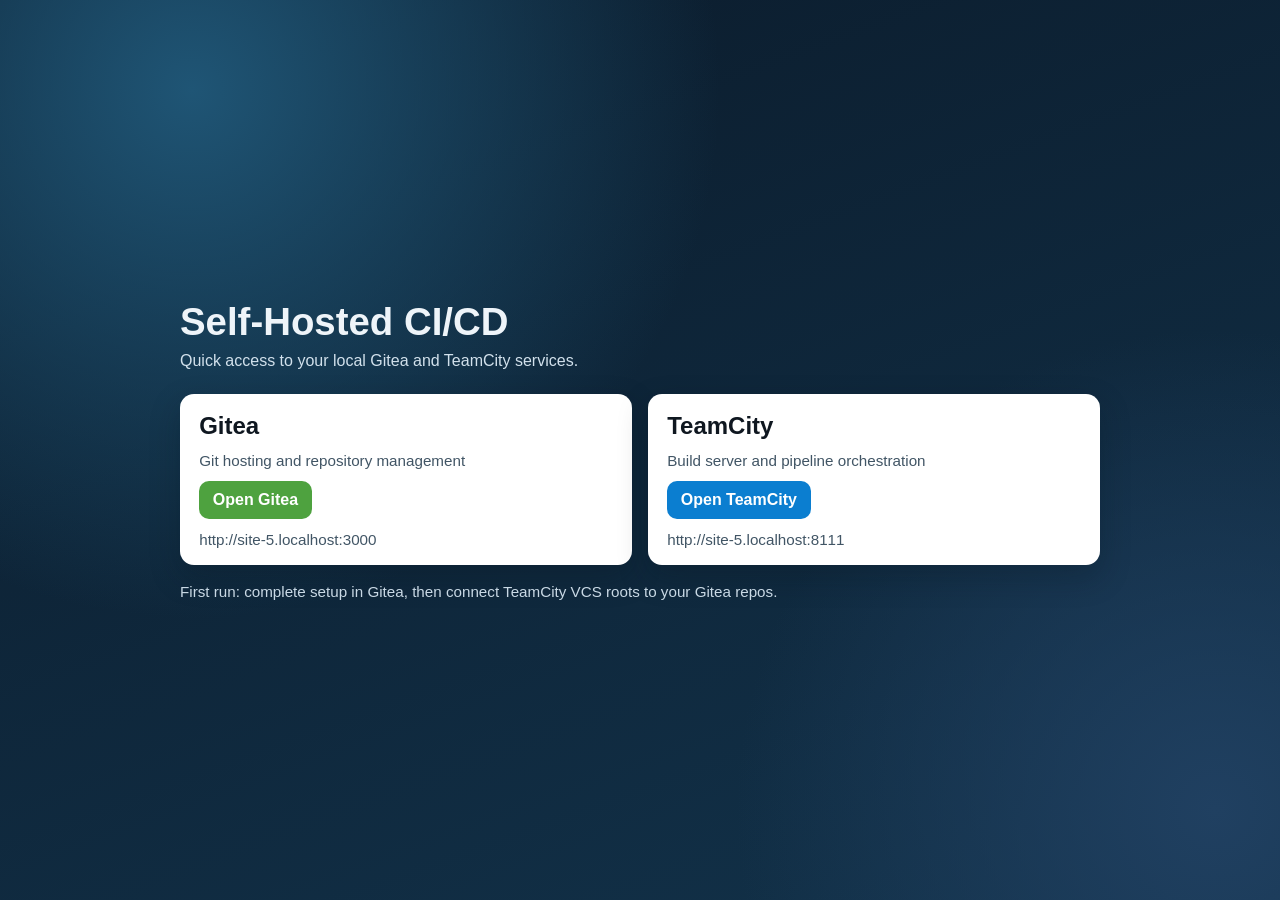
==== homepage/index.html @ 8e3abf61 "git-r-done" ====
<!doctype html>
<html lang="en">
  <head>
    <meta charset="UTF-8" />
    <meta name="viewport" content="width=device-width, initial-scale=1.0" />
    <title>Self-Hosted CI/CD</title>
    <style>
      :root {
        --bg: #0b1b2b;
        --bg-accent: #12324a;
        --card: #ffffff;
        --text: #0f1720;
        --muted: #415565;
        --gitea: #4ea23f;
        --teamcity: #0b7ed0;
      }

      * {
        box-sizing: border-box;
      }

      body {
        margin: 0;
        min-height: 100vh;
        font-family: "Avenir Next", "Segoe UI", sans-serif;
        background:
          radial-gradient(55rem 55rem at 15% 10%, #1f5575 0%, transparent 60%),
          radial-gradient(50rem 50rem at 95% 90%, #204061 0%, transparent 60%),
          linear-gradient(160deg, var(--bg) 0%, var(--bg-accent) 100%);
        color: #eef4f9;
        display: grid;
        place-items: center;
        padding: 1.5rem;
      }

      main {
        width: min(920px, 100%);
      }

      h1 {
        margin: 0 0 0.5rem;
        font-size: clamp(1.8rem, 3vw, 2.7rem);
      }

      p.lead {
        margin: 0 0 1.5rem;
        color: #d2e1ec;
      }

      .grid {
        display: grid;
        grid-template-columns: repeat(auto-fit, minmax(250px, 1fr));
        gap: 1rem;
      }

      .card {
        background: var(--card);
        border-radius: 14px;
        padding: 1.1rem 1.2rem;
        color: var(--text);
        box-shadow: 0 12px 30px rgba(8, 20, 31, 0.28);
        display: flex;
        flex-direction: column;
        gap: 0.75rem;
      }

      .card h2 {
        margin: 0;
      }

      .meta {
        color: var(--muted);
        font-size: 0.95rem;
        margin: 0;
      }

      a.btn {
        text-decoration: none;
        color: #fff;
        font-weight: 600;
        border-radius: 10px;
        padding: 0.62rem 0.85rem;
        width: fit-content;
      }

      a.gitea {
        background: var(--gitea);
      }

      a.teamcity {
        background: var(--teamcity);
      }

      footer {
        margin-top: 1.1rem;
        color: #c9d9e5;
        font-size: 0.95rem;
      }

      code {
        color: #e8f5ff;
      }
    </style>
  </head>
  <body>
    <main>
      <h1>Self-Hosted CI/CD</h1>
      <p class="lead">Quick access to your local Gitea and TeamCity services.</p>

      <div class="grid">
        <section class="card">
          <h2>Gitea</h2>
          <p class="meta">Git hosting and repository management</p>
          <a class="btn gitea" id="gitea-link" href="#">Open Gitea</a>
          <p class="meta" id="gitea-url"></p>
        </section>

        <section class="card">
          <h2>TeamCity</h2>
          <p class="meta">Build server and pipeline orchestration</p>
          <a class="btn teamcity" id="teamcity-link" href="#">Open TeamCity</a>
          <p class="meta" id="teamcity-url"></p>
        </section>
      </div>

      <footer>
        First run: complete setup in Gitea, then connect TeamCity VCS roots to your Gitea repos.
      </footer>
    </main>

    <script>
      const host = window.location.hostname;
      const gitea = `http://${host}:3000`;
      const teamcity = `http://${host}:8111`;

      const giteaLink = document.getElementById('gitea-link');
      const teamcityLink = document.getElementById('teamcity-link');
      const giteaUrl = document.getElementById('gitea-url');
      const teamcityUrl = document.getElementById('teamcity-url');

      giteaLink.href = gitea;
      teamcityLink.href = teamcity;
      giteaUrl.textContent = gitea;
      teamcityUrl.textContent = teamcity;
    </script>
  </body>
</html>
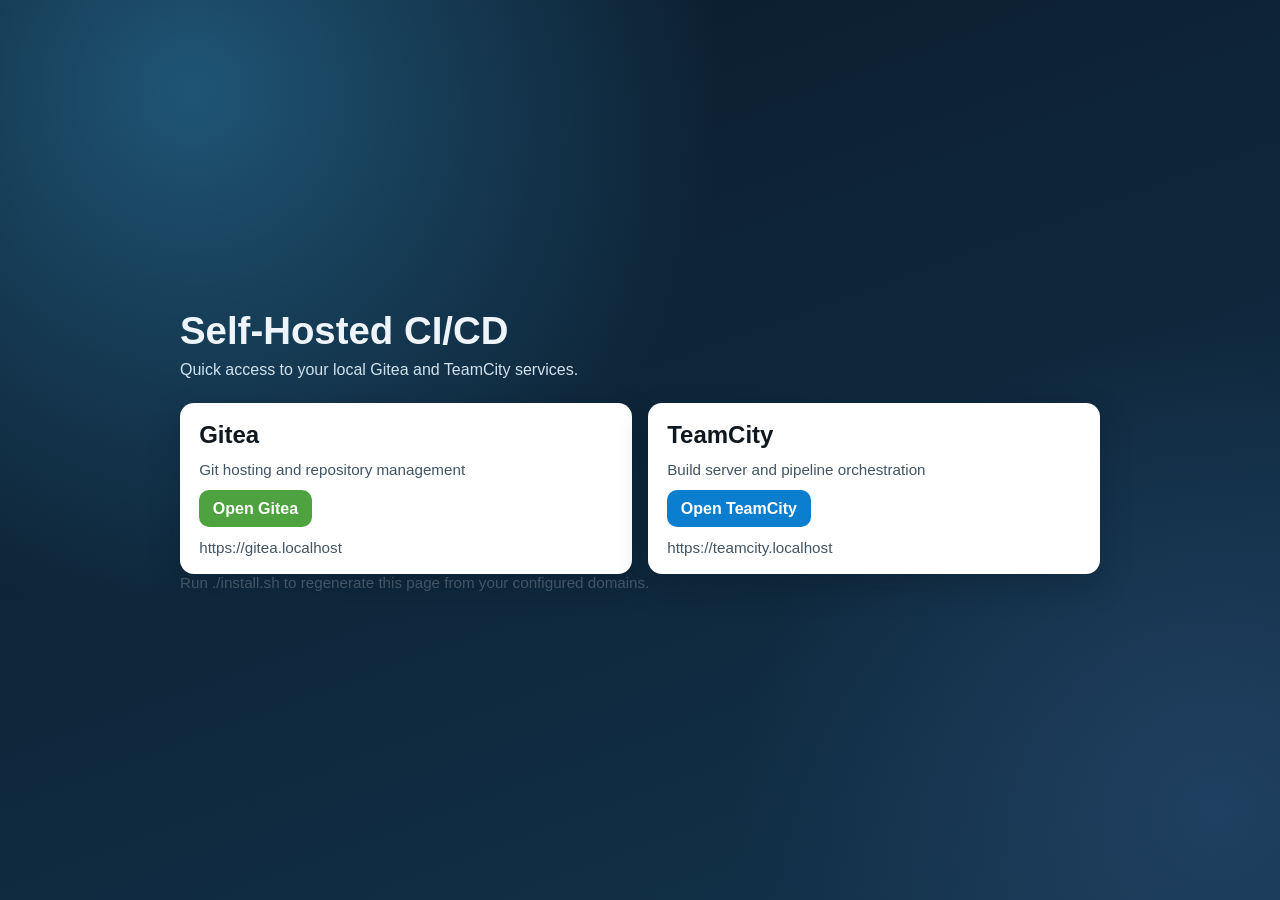
==== commit 8e331f49: "git-r-done" ====
--- a/homepage/index.html
+++ b/homepage/index.html
@@ -5,143 +5,40 @@
     <meta name="viewport" content="width=device-width, initial-scale=1.0" />
     <title>Self-Hosted CI/CD</title>
     <style>
-      :root {
-        --bg: #0b1b2b;
-        --bg-accent: #12324a;
-        --card: #ffffff;
-        --text: #0f1720;
-        --muted: #415565;
-        --gitea: #4ea23f;
-        --teamcity: #0b7ed0;
-      }
-
-      * {
-        box-sizing: border-box;
-      }
-
-      body {
-        margin: 0;
-        min-height: 100vh;
-        font-family: "Avenir Next", "Segoe UI", sans-serif;
-        background:
-          radial-gradient(55rem 55rem at 15% 10%, #1f5575 0%, transparent 60%),
-          radial-gradient(50rem 50rem at 95% 90%, #204061 0%, transparent 60%),
-          linear-gradient(160deg, var(--bg) 0%, var(--bg-accent) 100%);
-        color: #eef4f9;
-        display: grid;
-        place-items: center;
-        padding: 1.5rem;
-      }
-
-      main {
-        width: min(920px, 100%);
-      }
-
-      h1 {
-        margin: 0 0 0.5rem;
-        font-size: clamp(1.8rem, 3vw, 2.7rem);
-      }
-
-      p.lead {
-        margin: 0 0 1.5rem;
-        color: #d2e1ec;
-      }
-
-      .grid {
-        display: grid;
-        grid-template-columns: repeat(auto-fit, minmax(250px, 1fr));
-        gap: 1rem;
-      }
-
-      .card {
-        background: var(--card);
-        border-radius: 14px;
-        padding: 1.1rem 1.2rem;
-        color: var(--text);
-        box-shadow: 0 12px 30px rgba(8, 20, 31, 0.28);
-        display: flex;
-        flex-direction: column;
-        gap: 0.75rem;
-      }
-
-      .card h2 {
-        margin: 0;
-      }
-
-      .meta {
-        color: var(--muted);
-        font-size: 0.95rem;
-        margin: 0;
-      }
-
-      a.btn {
-        text-decoration: none;
-        color: #fff;
-        font-weight: 600;
-        border-radius: 10px;
-        padding: 0.62rem 0.85rem;
-        width: fit-content;
-      }
-
-      a.gitea {
-        background: var(--gitea);
-      }
-
-      a.teamcity {
-        background: var(--teamcity);
-      }
-
-      footer {
-        margin-top: 1.1rem;
-        color: #c9d9e5;
-        font-size: 0.95rem;
-      }
-
-      code {
-        color: #e8f5ff;
-      }
+      :root { --bg: #0b1b2b; --bg-accent: #12324a; --card: #ffffff; --text: #0f1720; --muted: #415565; --gitea: #4ea23f; --teamcity: #0b7ed0; }
+      * { box-sizing: border-box; }
+      body { margin: 0; min-height: 100vh; font-family: "Avenir Next", "Segoe UI", sans-serif; background: radial-gradient(55rem 55rem at 15% 10%, #1f5575 0%, transparent 60%), radial-gradient(50rem 50rem at 95% 90%, #204061 0%, transparent 60%), linear-gradient(160deg, var(--bg) 0%, var(--bg-accent) 100%); color: #eef4f9; display: grid; place-items: center; padding: 1.5rem; }
+      main { width: min(920px, 100%); }
+      h1 { margin: 0 0 0.5rem; font-size: clamp(1.8rem, 3vw, 2.7rem); }
+      p.lead { margin: 0 0 1.5rem; color: #d2e1ec; }
+      .grid { display: grid; grid-template-columns: repeat(auto-fit, minmax(250px, 1fr)); gap: 1rem; }
+      .card { background: var(--card); border-radius: 14px; padding: 1.1rem 1.2rem; color: var(--text); box-shadow: 0 12px 30px rgba(8, 20, 31, 0.28); display: flex; flex-direction: column; gap: 0.75rem; }
+      .card h2 { margin: 0; }
+      .meta { color: var(--muted); font-size: 0.95rem; margin: 0; }
+      a.btn { text-decoration: none; color: #fff; font-weight: 600; border-radius: 10px; padding: 0.62rem 0.85rem; width: fit-content; }
+      a.gitea { background: var(--gitea); }
+      a.teamcity { background: var(--teamcity); }
     </style>
   </head>
   <body>
     <main>
       <h1>Self-Hosted CI/CD</h1>
       <p class="lead">Quick access to your local Gitea and TeamCity services.</p>
-
       <div class="grid">
         <section class="card">
           <h2>Gitea</h2>
           <p class="meta">Git hosting and repository management</p>
-          <a class="btn gitea" id="gitea-link" href="#">Open Gitea</a>
-          <p class="meta" id="gitea-url"></p>
+          <a class="btn gitea" href="https://gitea.localhost">Open Gitea</a>
+          <p class="meta">https://gitea.localhost</p>
         </section>
-
         <section class="card">
           <h2>TeamCity</h2>
           <p class="meta">Build server and pipeline orchestration</p>
-          <a class="btn teamcity" id="teamcity-link" href="#">Open TeamCity</a>
-          <p class="meta" id="teamcity-url"></p>
+          <a class="btn teamcity" href="https://teamcity.localhost">Open TeamCity</a>
+          <p class="meta">https://teamcity.localhost</p>
         </section>
       </div>
-
-      <footer>
-        First run: complete setup in Gitea, then connect TeamCity VCS roots to your Gitea repos.
-      </footer>
+      <p class="meta">Run ./install.sh to regenerate this page from your configured domains.</p>
     </main>
-
-    <script>
-      const host = window.location.hostname;
-      const gitea = `http://${host}:3000`;
-      const teamcity = `http://${host}:8111`;
-
-      const giteaLink = document.getElementById('gitea-link');
-      const teamcityLink = document.getElementById('teamcity-link');
-      const giteaUrl = document.getElementById('gitea-url');
-      const teamcityUrl = document.getElementById('teamcity-url');
-
-      giteaLink.href = gitea;
-      teamcityLink.href = teamcity;
-      giteaUrl.textContent = gitea;
-      teamcityUrl.textContent = teamcity;
-    </script>
   </body>
 </html>
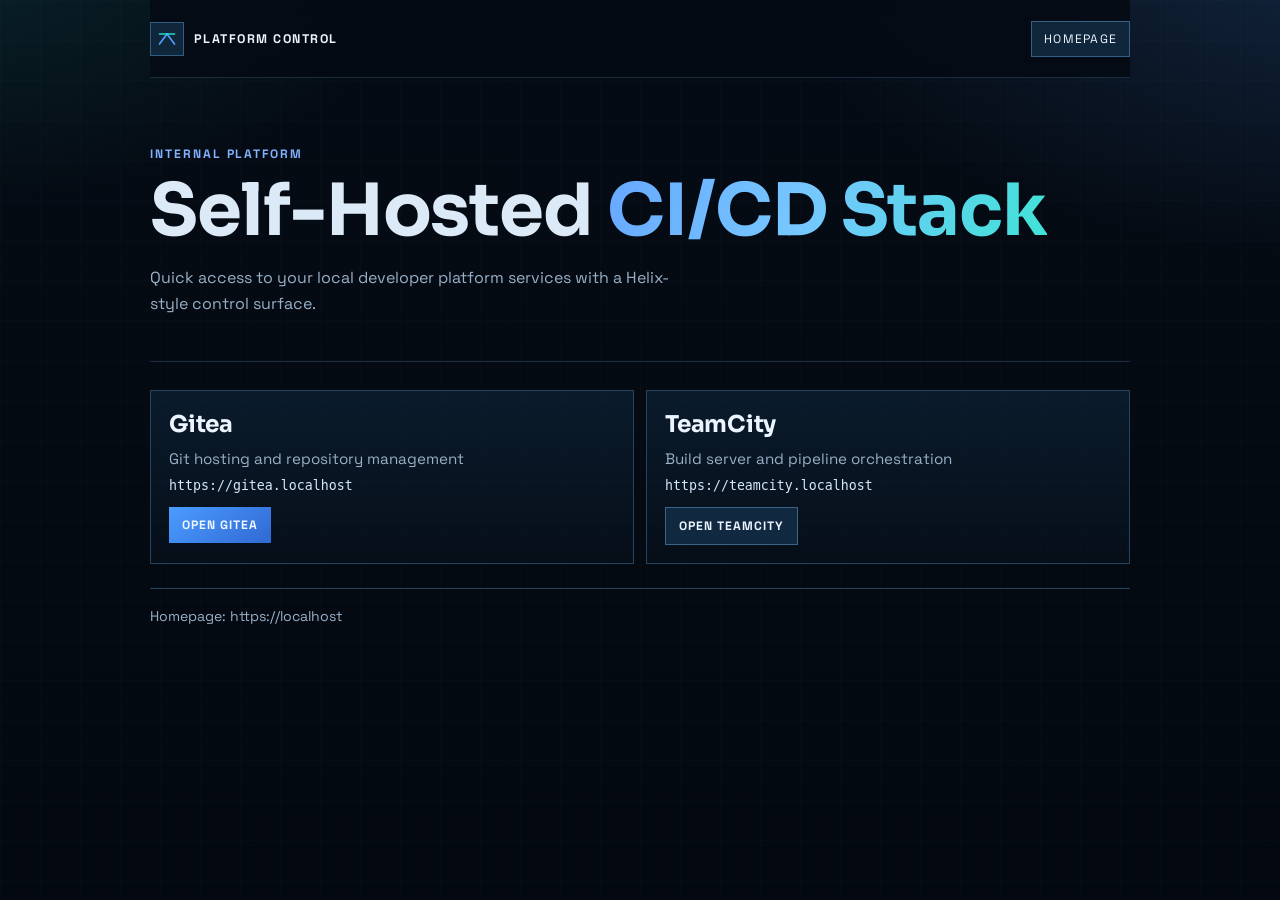
==== commit 8aef7890: "git-r-done" ====
--- a/homepage/index.html
+++ b/homepage/index.html
@@ -4,41 +4,301 @@
     <meta charset="UTF-8" />
     <meta name="viewport" content="width=device-width, initial-scale=1.0" />
     <title>Self-Hosted CI/CD</title>
+    <link rel="preconnect" href="https://fonts.googleapis.com" />
+    <link rel="preconnect" href="https://fonts.gstatic.com" crossorigin />
+    <link
+      href="https://fonts.googleapis.com/css2?family=Space+Grotesk:wght@400;500;700&family=Sora:wght@500;700&display=swap"
+      rel="stylesheet"
+    />
     <style>
-      :root { --bg: #0b1b2b; --bg-accent: #12324a; --card: #ffffff; --text: #0f1720; --muted: #415565; --gitea: #4ea23f; --teamcity: #0b7ed0; }
-      * { box-sizing: border-box; }
-      body { margin: 0; min-height: 100vh; font-family: "Avenir Next", "Segoe UI", sans-serif; background: radial-gradient(55rem 55rem at 15% 10%, #1f5575 0%, transparent 60%), radial-gradient(50rem 50rem at 95% 90%, #204061 0%, transparent 60%), linear-gradient(160deg, var(--bg) 0%, var(--bg-accent) 100%); color: #eef4f9; display: grid; place-items: center; padding: 1.5rem; }
-      main { width: min(920px, 100%); }
-      h1 { margin: 0 0 0.5rem; font-size: clamp(1.8rem, 3vw, 2.7rem); }
-      p.lead { margin: 0 0 1.5rem; color: #d2e1ec; }
-      .grid { display: grid; grid-template-columns: repeat(auto-fit, minmax(250px, 1fr)); gap: 1rem; }
-      .card { background: var(--card); border-radius: 14px; padding: 1.1rem 1.2rem; color: var(--text); box-shadow: 0 12px 30px rgba(8, 20, 31, 0.28); display: flex; flex-direction: column; gap: 0.75rem; }
-      .card h2 { margin: 0; }
-      .meta { color: var(--muted); font-size: 0.95rem; margin: 0; }
-      a.btn { text-decoration: none; color: #fff; font-weight: 600; border-radius: 10px; padding: 0.62rem 0.85rem; width: fit-content; }
-      a.gitea { background: var(--gitea); }
-      a.teamcity { background: var(--teamcity); }
+      :root {
+        --bg: #050b14;
+        --bg-soft: #081423;
+        --ink: #ecf4ff;
+        --muted: #9ab0c6;
+        --line: #24445f;
+        --blue: #4e9dff;
+        --teal: #29d7ca;
+        --font-display: "Sora", sans-serif;
+        --font-body: "Space Grotesk", sans-serif;
+      }
+
+      * {
+        box-sizing: border-box;
+      }
+
+      html,
+      body {
+        margin: 0;
+        padding: 0;
+      }
+
+      body {
+        font-family: var(--font-body);
+        min-height: 100vh;
+        color: var(--ink);
+        background:
+          radial-gradient(1100px 560px at 110% -8%, rgba(78, 157, 255, 0.2), transparent 60%),
+          radial-gradient(900px 420px at -8% -5%, rgba(41, 215, 202, 0.12), transparent 60%),
+          linear-gradient(180deg, var(--bg) 0%, #040911 100%);
+      }
+
+      body::before {
+        content: "";
+        position: fixed;
+        inset: 0;
+        z-index: 0;
+        pointer-events: none;
+        opacity: 0.15;
+        background-image:
+          linear-gradient(to right, rgba(149, 185, 221, 0.15) 1px, transparent 1px),
+          linear-gradient(to bottom, rgba(149, 185, 221, 0.15) 1px, transparent 1px);
+        background-size: 40px 40px;
+      }
+
+      .wrap {
+        width: min(980px, calc(100% - 44px));
+        margin: 0 auto;
+        position: relative;
+        z-index: 1;
+      }
+
+      .topbar {
+        height: 78px;
+        display: flex;
+        align-items: center;
+        justify-content: space-between;
+        border-bottom: 1px solid rgba(54, 90, 120, 0.45);
+        position: sticky;
+        top: 0;
+        backdrop-filter: blur(8px);
+        background: rgba(5, 11, 20, 0.88);
+      }
+
+      .brand {
+        color: var(--ink);
+        text-decoration: none;
+        display: inline-flex;
+        align-items: center;
+        gap: 10px;
+        font-size: 0.78rem;
+        text-transform: uppercase;
+        letter-spacing: 0.12em;
+        font-weight: 700;
+      }
+
+      .logo {
+        width: 34px;
+        height: 34px;
+        border: 1px solid #335c81;
+        background: #10263b;
+        display: grid;
+        place-items: center;
+      }
+
+      .logo svg {
+        width: 20px;
+        height: 20px;
+        fill: none;
+        stroke-linecap: round;
+        stroke-linejoin: round;
+      }
+
+      .logo .a {
+        stroke: var(--blue);
+        stroke-width: 2;
+      }
+
+      .logo .b {
+        stroke: var(--teal);
+        stroke-width: 2;
+      }
+
+      .top-link {
+        color: var(--ink);
+        text-decoration: none;
+        font-size: 0.76rem;
+        text-transform: uppercase;
+        letter-spacing: 0.1em;
+        border: 1px solid #355f85;
+        background: #10263b;
+        padding: 9px 12px;
+      }
+
+      .hero {
+        padding: 68px 0 44px;
+        border-bottom: 1px solid rgba(48, 79, 107, 0.5);
+      }
+
+      .eyebrow {
+        margin: 0 0 12px;
+        color: #80b2ff;
+        font-size: 0.76rem;
+        text-transform: uppercase;
+        letter-spacing: 0.16em;
+        font-weight: 700;
+      }
+
+      h1 {
+        margin: 0;
+        font-family: var(--font-display);
+        font-size: clamp(2rem, 5.8vw, 4.5rem);
+        line-height: 1.04;
+        letter-spacing: -0.015em;
+        text-wrap: balance;
+      }
+
+      .hero-title-soft {
+        color: #dce9f7;
+      }
+
+      .hero-title-accent {
+        background: linear-gradient(110deg, #67a8ff 0%, #76c7ff 45%, #3fe3d6 100%);
+        -webkit-background-clip: text;
+        background-clip: text;
+        color: transparent;
+      }
+
+      .lead {
+        margin: 16px 0 0;
+        color: var(--muted);
+        font-size: 1rem;
+        line-height: 1.62;
+        max-width: 54ch;
+      }
+
+      .services {
+        margin: 28px 0 24px;
+        display: grid;
+        grid-template-columns: repeat(auto-fit, minmax(260px, 1fr));
+        gap: 12px;
+      }
+
+      .card {
+        border: 1px solid var(--line);
+        background: linear-gradient(180deg, rgba(16, 41, 64, 0.56), rgba(9, 21, 33, 0.45));
+        padding: 18px;
+        display: flex;
+        flex-direction: column;
+        gap: 10px;
+      }
+
+      .card h2 {
+        margin: 0;
+        font-family: var(--font-display);
+        font-size: 1.45rem;
+        letter-spacing: -0.01em;
+      }
+
+      .meta {
+        margin: 0;
+        color: var(--muted);
+        font-size: 0.95rem;
+      }
+
+      .url {
+        margin: 0;
+        color: #d5e9fb;
+        font-family: ui-monospace, SFMono-Regular, Menlo, monospace;
+        font-size: 0.83rem;
+      }
+
+      .actions {
+        margin-top: 4px;
+        display: flex;
+        gap: 10px;
+        flex-wrap: wrap;
+      }
+
+      .btn {
+        text-decoration: none;
+        text-transform: uppercase;
+        letter-spacing: 0.08em;
+        font-size: 0.76rem;
+        font-weight: 700;
+        padding: 10px 13px;
+        transition: transform 140ms ease;
+      }
+
+      .btn:hover {
+        transform: translateY(-2px);
+      }
+
+      .btn.primary {
+        color: #eef7ff;
+        background: linear-gradient(140deg, #4b9cff, #3069d3);
+      }
+
+      .btn.secondary {
+        color: var(--ink);
+        border: 1px solid #3c648a;
+        background: #112940;
+      }
+
+      footer {
+        border-top: 1px solid var(--line);
+        padding: 18px 0 28px;
+        color: var(--muted);
+        font-size: 0.88rem;
+      }
+
+      @media (max-width: 640px) {
+        .topbar {
+          height: 70px;
+        }
+
+        .brand span {
+          display: none;
+        }
+      }
     </style>
   </head>
   <body>
-    <main>
-      <h1>Self-Hosted CI/CD</h1>
-      <p class="lead">Quick access to your local Gitea and TeamCity services.</p>
-      <div class="grid">
-        <section class="card">
+    <div class="wrap">
+      <header class="topbar">
+        <a class="brand" href="https://localhost">
+          <span class="logo" aria-hidden="true">
+            <svg viewBox="0 0 24 24">
+              <path class="a" d="M3 18L12 6l9 12" />
+              <path class="b" d="M3 6h18" />
+            </svg>
+          </span>
+          <span>Platform Control</span>
+        </a>
+        <a class="top-link" href="https://localhost">Homepage</a>
+      </header>
+
+      <main class="hero">
+        <p class="eyebrow">Internal Platform</p>
+        <h1>
+          <span class="hero-title-soft">Self-Hosted</span>
+          <span class="hero-title-accent">CI/CD Stack</span>
+        </h1>
+        <p class="lead">
+          Quick access to your local developer platform services with a Helix-style control surface.
+        </p>
+      </main>
+
+      <section class="services" aria-label="Services">
+        <article class="card">
           <h2>Gitea</h2>
           <p class="meta">Git hosting and repository management</p>
-          <a class="btn gitea" href="https://gitea.localhost">Open Gitea</a>
-          <p class="meta">https://gitea.localhost</p>
-        </section>
-        <section class="card">
+          <p class="url">https://gitea.localhost</p>
+          <div class="actions">
+            <a class="btn primary" href="https://gitea.localhost">Open Gitea</a>
+          </div>
+        </article>
+        <article class="card">
           <h2>TeamCity</h2>
           <p class="meta">Build server and pipeline orchestration</p>
-          <a class="btn teamcity" href="https://teamcity.localhost">Open TeamCity</a>
-          <p class="meta">https://teamcity.localhost</p>
-        </section>
-      </div>
-      <p class="meta">Run ./install.sh to regenerate this page from your configured domains.</p>
-    </main>
+          <p class="url">https://teamcity.localhost</p>
+          <div class="actions">
+            <a class="btn secondary" href="https://teamcity.localhost">Open TeamCity</a>
+          </div>
+        </article>
+      </section>
+
+      <footer>Homepage: https://localhost</footer>
+    </div>
   </body>
 </html>
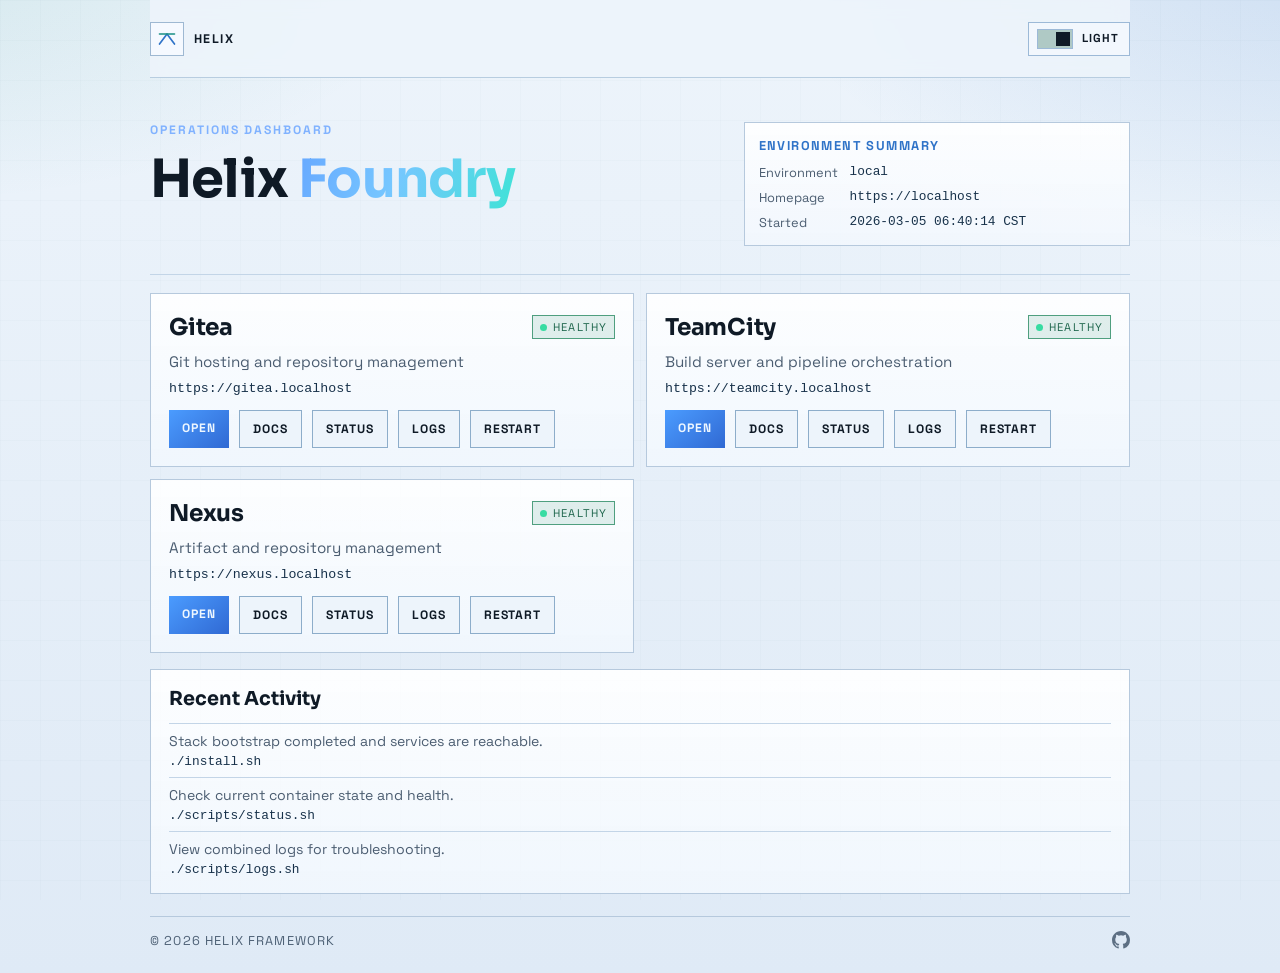
==== commit aea0a122: "git-r-done" ====
--- a/homepage/index.html
+++ b/homepage/index.html
@@ -13,14 +13,64 @@
     <style>
       :root {
         --bg: #050b14;
-        --bg-soft: #081423;
+        --bg-end: #040911;
+        --bg-glow-1: rgba(78, 157, 255, 0.2);
+        --bg-glow-2: rgba(41, 215, 202, 0.12);
+        --grid-line: rgba(149, 185, 221, 0.15);
         --ink: #ecf4ff;
         --muted: #9ab0c6;
         --line: #24445f;
         --blue: #4e9dff;
         --teal: #29d7ca;
+        --topbar-bg: rgba(5, 11, 20, 0.88);
+        --topbar-border: rgba(54, 90, 120, 0.45);
+        --panel-bg: linear-gradient(180deg, rgba(16, 41, 64, 0.56), rgba(9, 21, 33, 0.45));
+        --logo-bg: #10263b;
+        --logo-border: #335c81;
+        --control-bg: #10263b;
+        --control-border: #355f85;
+        --section-border: rgba(48, 79, 107, 0.5);
+        --accent-soft: #8cbcff;
+        --code: #d5e9fb;
+        --subtle-line: #2d506f;
+        --footer-ink: #89a4bf;
+        --badge-ok-text: #b9efd9;
+        --badge-ok-border: #2f7a5e;
+        --badge-ok-bg: rgba(34, 103, 78, 0.3);
+        --btn-secondary-bg: #112940;
+        --btn-secondary-border: #3c648a;
         --font-display: "Sora", sans-serif;
         --font-body: "Space Grotesk", sans-serif;
+      }
+
+      [data-theme="light"] {
+        --bg: #edf4fb;
+        --bg-end: #dfeaf6;
+        --bg-glow-1: rgba(47, 115, 200, 0.2);
+        --bg-glow-2: rgba(25, 143, 132, 0.12);
+        --grid-line: rgba(72, 102, 132, 0.14);
+        --ink: #0f1a26;
+        --muted: #4b5d71;
+        --line: #b6c9dd;
+        --blue: #2f73c8;
+        --teal: #198f84;
+        --topbar-bg: rgba(237, 244, 251, 0.88);
+        --topbar-border: #b8cde0;
+        --panel-bg: linear-gradient(180deg, rgba(255, 255, 255, 0.9), rgba(241, 247, 253, 0.92));
+        --logo-bg: #f5f9ff;
+        --logo-border: #9eb8d2;
+        --control-bg: #f2f7fd;
+        --control-border: #9cb9d7;
+        --section-border: #c3d5e7;
+        --accent-soft: #2f73c8;
+        --code: #17314a;
+        --subtle-line: #c3d5e7;
+        --footer-ink: #4f6277;
+        --badge-ok-text: #1f674e;
+        --badge-ok-border: #4f9f7f;
+        --badge-ok-bg: rgba(29, 133, 97, 0.12);
+        --btn-secondary-bg: #edf4fb;
+        --btn-secondary-border: #8dadca;
       }
 
       * {
@@ -38,9 +88,9 @@
         min-height: 100vh;
         color: var(--ink);
         background:
-          radial-gradient(1100px 560px at 110% -8%, rgba(78, 157, 255, 0.2), transparent 60%),
-          radial-gradient(900px 420px at -8% -5%, rgba(41, 215, 202, 0.12), transparent 60%),
-          linear-gradient(180deg, var(--bg) 0%, #040911 100%);
+          radial-gradient(1100px 560px at 110% -8%, var(--bg-glow-1), transparent 60%),
+          radial-gradient(900px 420px at -8% -5%, var(--bg-glow-2), transparent 60%),
+          linear-gradient(180deg, var(--bg) 0%, var(--bg-end) 100%);
       }
 
       body::before {
@@ -51,8 +101,8 @@
         pointer-events: none;
         opacity: 0.15;
         background-image:
-          linear-gradient(to right, rgba(149, 185, 221, 0.15) 1px, transparent 1px),
-          linear-gradient(to bottom, rgba(149, 185, 221, 0.15) 1px, transparent 1px);
+          linear-gradient(to right, var(--grid-line) 1px, transparent 1px),
+          linear-gradient(to bottom, var(--grid-line) 1px, transparent 1px);
         background-size: 40px 40px;
       }
 
@@ -68,11 +118,11 @@
         display: flex;
         align-items: center;
         justify-content: space-between;
-        border-bottom: 1px solid rgba(54, 90, 120, 0.45);
+        border-bottom: 1px solid var(--topbar-border);
         position: sticky;
         top: 0;
         backdrop-filter: blur(8px);
-        background: rgba(5, 11, 20, 0.88);
+        background: var(--topbar-bg);
       }
 
       .brand {
@@ -90,10 +140,16 @@
       .logo {
         width: 34px;
         height: 34px;
-        border: 1px solid #335c81;
-        background: #10263b;
+        border: 1px solid var(--logo-border);
+        background: var(--logo-bg);
         display: grid;
         place-items: center;
+      }
+
+      .top-actions {
+        display: inline-flex;
+        align-items: center;
+        gap: 8px;
       }
 
       .logo svg {
@@ -120,14 +176,64 @@
         font-size: 0.76rem;
         text-transform: uppercase;
         letter-spacing: 0.1em;
-        border: 1px solid #355f85;
-        background: #10263b;
+        border: 1px solid var(--control-border);
+        background: var(--control-bg);
         padding: 9px 12px;
       }
 
+      .theme-toggle {
+        color: var(--ink);
+        border: 1px solid var(--control-border);
+        background: var(--control-bg);
+        font: 700 0.72rem var(--font-body);
+        text-transform: uppercase;
+        letter-spacing: 0.08em;
+        padding: 6px 10px 6px 8px;
+        min-width: 102px;
+        display: inline-flex;
+        align-items: center;
+        justify-content: space-between;
+        gap: 8px;
+        cursor: pointer;
+      }
+
+      .switch-track {
+        width: 36px;
+        height: 20px;
+        border: 1px solid var(--control-border);
+        background: rgba(0, 0, 0, 0.15);
+        display: inline-flex;
+        align-items: center;
+        padding: 2px;
+        transition: background 160ms ease;
+      }
+
+      .switch-thumb {
+        width: 14px;
+        height: 14px;
+        background: var(--ink);
+        transition: transform 160ms ease;
+      }
+
+      .theme-toggle[data-theme="light"] .switch-track {
+        background: rgba(34, 103, 78, 0.32);
+      }
+
+      .theme-toggle[data-theme="light"] .switch-thumb {
+        transform: translateX(16px);
+      }
+
+      .switch-label {
+        line-height: 1;
+      }
+
       .hero {
-        padding: 68px 0 44px;
-        border-bottom: 1px solid rgba(48, 79, 107, 0.5);
+        padding: 44px 0 28px;
+        border-bottom: 1px solid var(--section-border);
+        display: grid;
+        grid-template-columns: 1.2fr 0.8fr;
+        gap: 14px;
+        align-items: start;
       }
 
       .eyebrow {
@@ -142,17 +248,13 @@
       h1 {
         margin: 0;
         font-family: var(--font-display);
-        font-size: clamp(2rem, 5.8vw, 4.5rem);
-        line-height: 1.04;
+        font-size: clamp(2rem, 5vw, 3.3rem);
+        line-height: 1.1;
         letter-spacing: -0.015em;
         text-wrap: balance;
       }
 
-      .hero-title-soft {
-        color: #dce9f7;
-      }
-
-      .hero-title-accent {
+      .title-accent {
         background: linear-gradient(110deg, #67a8ff 0%, #76c7ff 45%, #3fe3d6 100%);
         -webkit-background-clip: text;
         background-clip: text;
@@ -160,23 +262,84 @@
       }
 
       .lead {
-        margin: 16px 0 0;
+        margin: 12px 0 0;
         color: var(--muted);
-        font-size: 1rem;
-        line-height: 1.62;
+        font-size: 0.95rem;
+        line-height: 1.55;
         max-width: 54ch;
       }
 
+      .hero-panel {
+        border: 1px solid var(--line);
+        background: var(--panel-bg);
+        padding: 14px;
+      }
+
+      .hero-panel h2 {
+        margin: 0 0 10px;
+        font-size: 0.8rem;
+        text-transform: uppercase;
+        letter-spacing: 0.11em;
+        color: var(--accent-soft);
+      }
+
+      .kv {
+        display: grid;
+        grid-template-columns: auto 1fr;
+        gap: 8px 12px;
+        margin: 0;
+      }
+
+      .kv dt {
+        color: var(--muted);
+        font-size: 0.8rem;
+      }
+
+      .kv dd {
+        margin: 0;
+        color: var(--code);
+        font-family: ui-monospace, SFMono-Regular, Menlo, monospace;
+        font-size: 0.8rem;
+      }
+
+      .badge {
+        display: inline-flex;
+        align-items: center;
+        gap: 6px;
+        font-size: 0.7rem;
+        text-transform: uppercase;
+        letter-spacing: 0.1em;
+        border: 1px solid var(--control-border);
+        padding: 4px 7px;
+      }
+
+      .badge::before {
+        content: "";
+        width: 7px;
+        height: 7px;
+        border-radius: 50%;
+      }
+
+      .badge.ok {
+        color: var(--badge-ok-text);
+        border-color: var(--badge-ok-border);
+        background: var(--badge-ok-bg);
+      }
+
+      .badge.ok::before {
+        background: #37dca2;
+      }
+
       .services {
-        margin: 28px 0 24px;
+        margin: 18px 0 16px;
         display: grid;
-        grid-template-columns: repeat(auto-fit, minmax(260px, 1fr));
+        grid-template-columns: repeat(2, minmax(0, 1fr));
         gap: 12px;
       }
 
       .card {
         border: 1px solid var(--line);
-        background: linear-gradient(180deg, rgba(16, 41, 64, 0.56), rgba(9, 21, 33, 0.45));
+        background: var(--panel-bg);
         padding: 18px;
         display: flex;
         flex-direction: column;
@@ -190,6 +353,13 @@
         letter-spacing: -0.01em;
       }
 
+      .card-head {
+        display: flex;
+        align-items: center;
+        justify-content: space-between;
+        gap: 10px;
+      }
+
       .meta {
         margin: 0;
         color: var(--muted);
@@ -198,7 +368,7 @@
 
       .url {
         margin: 0;
-        color: #d5e9fb;
+        color: var(--code);
         font-family: ui-monospace, SFMono-Regular, Menlo, monospace;
         font-size: 0.83rem;
       }
@@ -218,6 +388,9 @@
         font-weight: 700;
         padding: 10px 13px;
         transition: transform 140ms ease;
+        border: 0;
+        font-family: var(--font-body);
+        cursor: pointer;
       }
 
       .btn:hover {
@@ -231,15 +404,93 @@
 
       .btn.secondary {
         color: var(--ink);
-        border: 1px solid #3c648a;
-        background: #112940;
-      }
-
-      footer {
-        border-top: 1px solid var(--line);
-        padding: 18px 0 28px;
+        border: 1px solid var(--btn-secondary-border);
+        background: var(--btn-secondary-bg);
+      }
+
+      .activity {
+        border: 1px solid var(--line);
+        background: var(--panel-bg);
+        padding: 16px 18px;
+        margin: 0 0 22px;
+      }
+
+      .activity h2 {
+        margin: 0;
+        font-family: var(--font-display);
+        font-size: 1.2rem;
+      }
+
+      .activity-list {
+        margin: 12px 0 0;
+        padding: 0;
+        list-style: none;
+        display: grid;
+        gap: 8px;
+      }
+
+      .activity-list li {
+        border-top: 1px solid var(--subtle-line);
+        padding-top: 8px;
+        display: grid;
+        gap: 4px;
+      }
+
+      .activity-list p {
+        margin: 0;
         color: var(--muted);
         font-size: 0.88rem;
+      }
+
+      .cmd {
+        font-family: ui-monospace, SFMono-Regular, Menlo, monospace;
+        color: var(--code);
+        font-size: 0.8rem;
+      }
+
+      .footer {
+        border-top: 1px solid var(--line);
+        padding: 14px 0 24px;
+        display: grid;
+        grid-template-columns: 1fr auto;
+        align-items: center;
+        gap: 8px;
+        color: var(--footer-ink);
+        font-size: 0.8rem;
+        text-transform: uppercase;
+        letter-spacing: 0.09em;
+      }
+
+      .footer a {
+        color: inherit;
+        text-decoration: none;
+      }
+
+      .github-link {
+        width: 18px;
+        height: 18px;
+        display: inline-flex;
+        align-items: center;
+        justify-content: center;
+      }
+
+      .github-link svg {
+        width: 18px;
+        height: 18px;
+        fill: currentColor;
+        opacity: 0.9;
+      }
+
+      .github-link:hover svg {
+        opacity: 1;
+      }
+
+      .footer > :first-child {
+        justify-self: start;
+      }
+
+      .footer > :last-child {
+        justify-self: end;
       }
 
       @media (max-width: 640px) {
@@ -247,8 +498,25 @@
           height: 70px;
         }
 
-        .brand span {
+        .brand > span:last-child {
           display: none;
+        }
+
+        .hero {
+          grid-template-columns: 1fr;
+        }
+
+        .services {
+          grid-template-columns: 1fr;
+        }
+
+        .footer {
+          grid-template-columns: 1fr;
+        }
+
+        .footer > :first-child,
+        .footer > :last-child {
+          justify-self: start;
         }
       }
     </style>
@@ -263,42 +531,144 @@
               <path class="b" d="M3 6h18" />
             </svg>
           </span>
-          <span>Platform Control</span>
+          <span>Helix</span>
         </a>
-        <a class="top-link" href="https://localhost">Homepage</a>
+        <div class="top-actions">
+          <button class="theme-toggle" id="theme-toggle" type="button" aria-label="Toggle color mode">
+            <span class="switch-track" aria-hidden="true"><span class="switch-thumb"></span></span>
+            <span class="switch-label" id="theme-toggle-label">Dark</span>
+          </button>
+        </div>
       </header>
 
       <main class="hero">
-        <p class="eyebrow">Internal Platform</p>
-        <h1>
-          <span class="hero-title-soft">Self-Hosted</span>
-          <span class="hero-title-accent">CI/CD Stack</span>
-        </h1>
-        <p class="lead">
-          Quick access to your local developer platform services with a Helix-style control surface.
-        </p>
+        <article>
+          <p class="eyebrow">Operations Dashboard</p>
+          <h1>Helix <span class="title-accent">Foundry</span></h1>
+        </article>
+        <aside class="hero-panel" aria-label="Environment Summary">
+          <h2>Environment Summary</h2>
+          <dl class="kv">
+            <dt>Environment</dt>
+            <dd>local</dd>
+            <dt>Homepage</dt>
+            <dd>https://localhost</dd>
+            <dt>Started</dt>
+            <dd>2026-03-05 06:40:14 CST</dd>
+          </dl>
+        </aside>
       </main>
 
       <section class="services" aria-label="Services">
         <article class="card">
-          <h2>Gitea</h2>
+          <div class="card-head">
+            <h2>Gitea</h2>
+            <span class="badge ok">Healthy</span>
+          </div>
           <p class="meta">Git hosting and repository management</p>
           <p class="url">https://gitea.localhost</p>
           <div class="actions">
-            <a class="btn primary" href="https://gitea.localhost">Open Gitea</a>
+            <a class="btn primary" href="https://gitea.localhost">Open</a>
+            <a class="btn secondary" href="https://docs.gitea.com/">Docs</a>
+            <button class="btn secondary" type="button" data-copy="docker compose ps gitea">Status</button>
+            <button class="btn secondary" type="button" data-copy="docker compose logs -f gitea">Logs</button>
+            <button class="btn secondary" type="button" data-copy="docker compose restart gitea">Restart</button>
           </div>
         </article>
         <article class="card">
-          <h2>TeamCity</h2>
+          <div class="card-head">
+            <h2>TeamCity</h2>
+            <span class="badge ok">Healthy</span>
+          </div>
           <p class="meta">Build server and pipeline orchestration</p>
           <p class="url">https://teamcity.localhost</p>
           <div class="actions">
-            <a class="btn secondary" href="https://teamcity.localhost">Open TeamCity</a>
+            <a class="btn primary" href="https://teamcity.localhost">Open</a>
+            <a class="btn secondary" href="https://www.jetbrains.com/help/teamcity/">Docs</a>
+            <button class="btn secondary" type="button" data-copy="docker compose ps teamcity-server">Status</button>
+            <button class="btn secondary" type="button" data-copy="docker compose logs -f teamcity-server">Logs</button>
+            <button class="btn secondary" type="button" data-copy="docker compose restart teamcity-server">Restart</button>
+          </div>
+        </article>
+        <article class="card">
+          <div class="card-head">
+            <h2>Nexus</h2>
+            <span class="badge ok">Healthy</span>
+          </div>
+          <p class="meta">Artifact and repository management</p>
+          <p class="url">https://nexus.localhost</p>
+          <div class="actions">
+            <a class="btn primary" href="https://nexus.localhost">Open</a>
+            <a class="btn secondary" href="https://help.sonatype.com/en/nexus-repository-manager.html">Docs</a>
+            <button class="btn secondary" type="button" data-copy="docker compose ps nexus">Status</button>
+            <button class="btn secondary" type="button" data-copy="docker compose logs -f nexus">Logs</button>
+            <button class="btn secondary" type="button" data-copy="docker compose restart nexus">Restart</button>
           </div>
         </article>
       </section>
 
-      <footer>Homepage: https://localhost</footer>
+      <section class="activity" aria-label="Recent Activity">
+        <h2>Recent Activity</h2>
+        <ul class="activity-list">
+          <li>
+            <p>Stack bootstrap completed and services are reachable.</p>
+            <span class="cmd">./install.sh</span>
+          </li>
+          <li>
+            <p>Check current container state and health.</p>
+            <span class="cmd">./scripts/status.sh</span>
+          </li>
+          <li>
+            <p>View combined logs for troubleshooting.</p>
+            <span class="cmd">./scripts/logs.sh</span>
+          </li>
+        </ul>
+      </section>
+
+      <footer class="footer">
+        <span>&copy; 2026 Helix Framework</span>
+        <a class="github-link" href="https://github.com/helixframework/foundry" aria-label="Foundry on GitHub">
+          <svg viewBox="0 0 16 16" role="img" focusable="false" aria-hidden="true">
+            <path d="M8 0C3.58 0 0 3.58 0 8a8 8 0 0 0 5.47 7.59c.4.07.55-.17.55-.38 0-.19-.01-.82-.01-1.49-2.01.37-2.53-.49-2.69-.94-.09-.23-.48-.94-.82-1.13-.28-.15-.68-.52 0-.53.63-.01 1.08.58 1.23.82.72 1.21 1.87.87 2.33.66.07-.52.28-.87.5-1.07-1.78-.2-3.64-.89-3.64-3.95 0-.87.31-1.59.82-2.15-.08-.2-.36-1.02.08-2.12 0 0 .67-.21 2.2.82a7.53 7.53 0 0 1 4 0c1.53-1.04 2.2-.82 2.2-.82.44 1.1.16 1.92.08 2.12.51.56.82 1.27.82 2.15 0 3.07-1.87 3.75-3.65 3.95.29.25.54.73.54 1.48 0 1.07-.01 1.93-.01 2.2 0 .21.15.46.55.38A8 8 0 0 0 16 8c0-4.42-3.58-8-8-8Z"></path>
+          </svg>
+        </a>
+      </footer>
     </div>
+    <script>
+      (function () {
+        var key = "foundry-theme";
+        var root = document.documentElement;
+        var toggle = document.getElementById("theme-toggle");
+        var label = document.getElementById("theme-toggle-label");
+        if (!toggle) return;
+
+        function applyTheme(theme) {
+          root.setAttribute("data-theme", theme);
+          toggle.setAttribute("aria-checked", theme === "light" ? "true" : "false");
+          toggle.setAttribute("data-theme", theme);
+          if (label) label.textContent = theme === "dark" ? "Dark" : "Light";
+        }
+
+        var stored = localStorage.getItem(key);
+        var preferred = window.matchMedia && window.matchMedia("(prefers-color-scheme: light)").matches
+          ? "light"
+          : "dark";
+        applyTheme(stored || preferred);
+
+        toggle.addEventListener("click", function () {
+          var next = root.getAttribute("data-theme") === "dark" ? "light" : "dark";
+          applyTheme(next);
+          localStorage.setItem(key, next);
+        });
+
+        var copyButtons = document.querySelectorAll("[data-copy]");
+        copyButtons.forEach(function (button) {
+          button.addEventListener("click", function () {
+            var command = button.getAttribute("data-copy");
+            navigator.clipboard.writeText(command);
+          });
+        });
+      })();
+    </script>
   </body>
 </html>
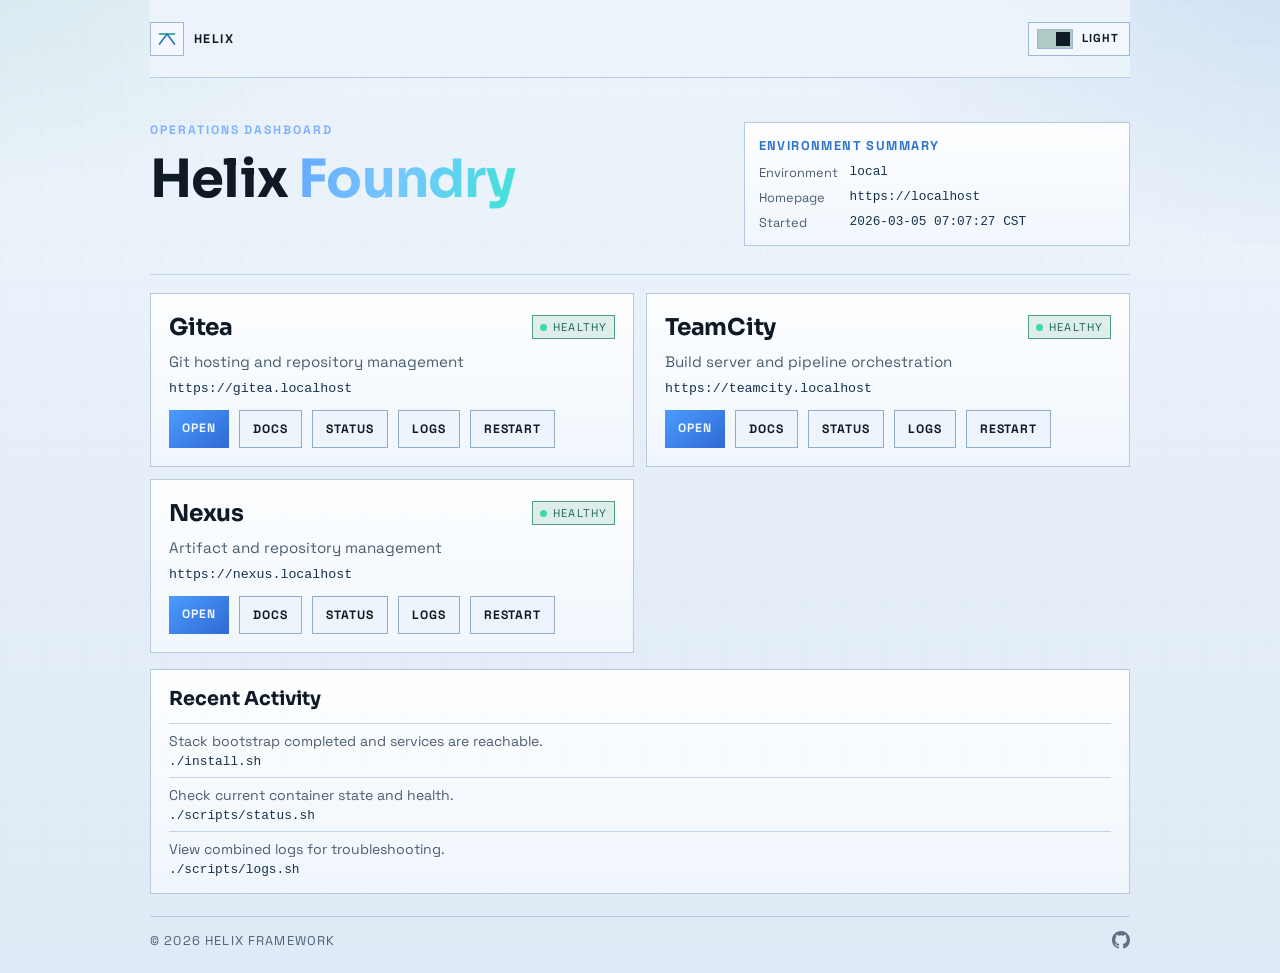
==== commit aefc4380: "git-r-done" ====
--- a/homepage/index.html
+++ b/homepage/index.html
@@ -554,7 +554,7 @@
             <dt>Homepage</dt>
             <dd>https://localhost</dd>
             <dt>Started</dt>
-            <dd>2026-03-05 06:40:14 CST</dd>
+            <dd>2026-03-05 07:07:27 CST</dd>
           </dl>
         </aside>
       </main>
@@ -568,8 +568,8 @@
           <p class="meta">Git hosting and repository management</p>
           <p class="url">https://gitea.localhost</p>
           <div class="actions">
-            <a class="btn primary" href="https://gitea.localhost">Open</a>
-            <a class="btn secondary" href="https://docs.gitea.com/">Docs</a>
+            <a class="btn primary" href="https://gitea.localhost" target="_blank" rel="noopener noreferrer">Open</a>
+            <a class="btn secondary" href="https://docs.gitea.com/" target="_blank" rel="noopener noreferrer">Docs</a>
             <button class="btn secondary" type="button" data-copy="docker compose ps gitea">Status</button>
             <button class="btn secondary" type="button" data-copy="docker compose logs -f gitea">Logs</button>
             <button class="btn secondary" type="button" data-copy="docker compose restart gitea">Restart</button>
@@ -583,8 +583,8 @@
           <p class="meta">Build server and pipeline orchestration</p>
           <p class="url">https://teamcity.localhost</p>
           <div class="actions">
-            <a class="btn primary" href="https://teamcity.localhost">Open</a>
-            <a class="btn secondary" href="https://www.jetbrains.com/help/teamcity/">Docs</a>
+            <a class="btn primary" href="https://teamcity.localhost" target="_blank" rel="noopener noreferrer">Open</a>
+            <a class="btn secondary" href="https://www.jetbrains.com/help/teamcity/" target="_blank" rel="noopener noreferrer">Docs</a>
             <button class="btn secondary" type="button" data-copy="docker compose ps teamcity-server">Status</button>
             <button class="btn secondary" type="button" data-copy="docker compose logs -f teamcity-server">Logs</button>
             <button class="btn secondary" type="button" data-copy="docker compose restart teamcity-server">Restart</button>
@@ -598,8 +598,8 @@
           <p class="meta">Artifact and repository management</p>
           <p class="url">https://nexus.localhost</p>
           <div class="actions">
-            <a class="btn primary" href="https://nexus.localhost">Open</a>
-            <a class="btn secondary" href="https://help.sonatype.com/en/nexus-repository-manager.html">Docs</a>
+            <a class="btn primary" href="https://nexus.localhost" target="_blank" rel="noopener noreferrer">Open</a>
+            <a class="btn secondary" href="https://help.sonatype.com/en/nexus-repository-manager.html" target="_blank" rel="noopener noreferrer">Docs</a>
             <button class="btn secondary" type="button" data-copy="docker compose ps nexus">Status</button>
             <button class="btn secondary" type="button" data-copy="docker compose logs -f nexus">Logs</button>
             <button class="btn secondary" type="button" data-copy="docker compose restart nexus">Restart</button>
@@ -627,7 +627,7 @@
 
       <footer class="footer">
         <span>&copy; 2026 Helix Framework</span>
-        <a class="github-link" href="https://github.com/helixframework/foundry" aria-label="Foundry on GitHub">
+        <a class="github-link" href="https://github.com/helixframework/foundry" aria-label="Foundry on GitHub" target="_blank" rel="noopener noreferrer">
           <svg viewBox="0 0 16 16" role="img" focusable="false" aria-hidden="true">
             <path d="M8 0C3.58 0 0 3.58 0 8a8 8 0 0 0 5.47 7.59c.4.07.55-.17.55-.38 0-.19-.01-.82-.01-1.49-2.01.37-2.53-.49-2.69-.94-.09-.23-.48-.94-.82-1.13-.28-.15-.68-.52 0-.53.63-.01 1.08.58 1.23.82.72 1.21 1.87.87 2.33.66.07-.52.28-.87.5-1.07-1.78-.2-3.64-.89-3.64-3.95 0-.87.31-1.59.82-2.15-.08-.2-.36-1.02.08-2.12 0 0 .67-.21 2.2.82a7.53 7.53 0 0 1 4 0c1.53-1.04 2.2-.82 2.2-.82.44 1.1.16 1.92.08 2.12.51.56.82 1.27.82 2.15 0 3.07-1.87 3.75-3.65 3.95.29.25.54.73.54 1.48 0 1.07-.01 1.93-.01 2.2 0 .21.15.46.55.38A8 8 0 0 0 16 8c0-4.42-3.58-8-8-8Z"></path>
           </svg>
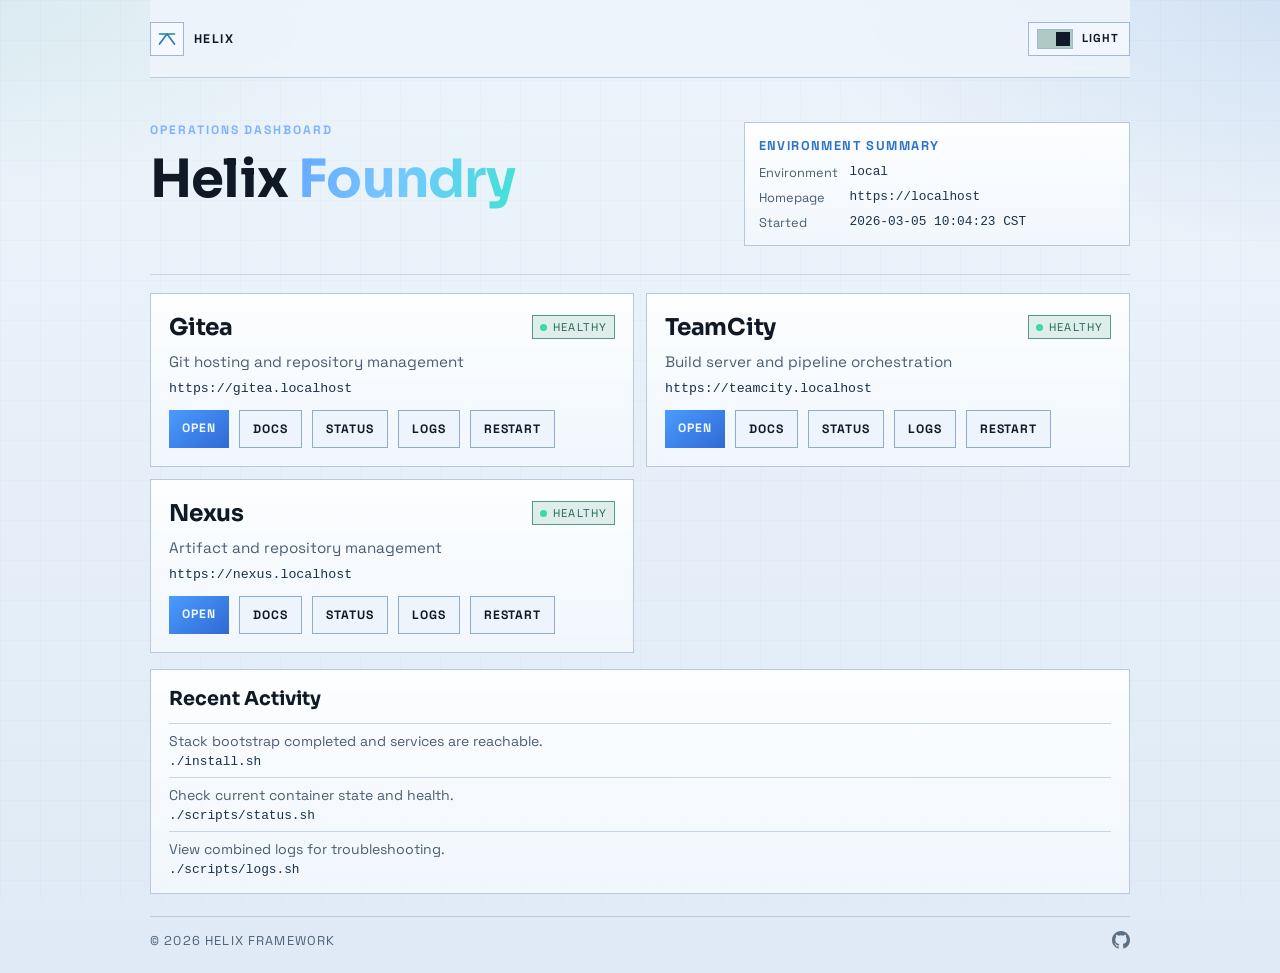
==== commit 48e582ca: "git-r-done" ====
--- a/homepage/index.html
+++ b/homepage/index.html
@@ -554,7 +554,7 @@
             <dt>Homepage</dt>
             <dd>https://localhost</dd>
             <dt>Started</dt>
-            <dd>2026-03-05 07:07:27 CST</dd>
+            <dd>2026-03-05 10:04:23 CST</dd>
           </dl>
         </aside>
       </main>
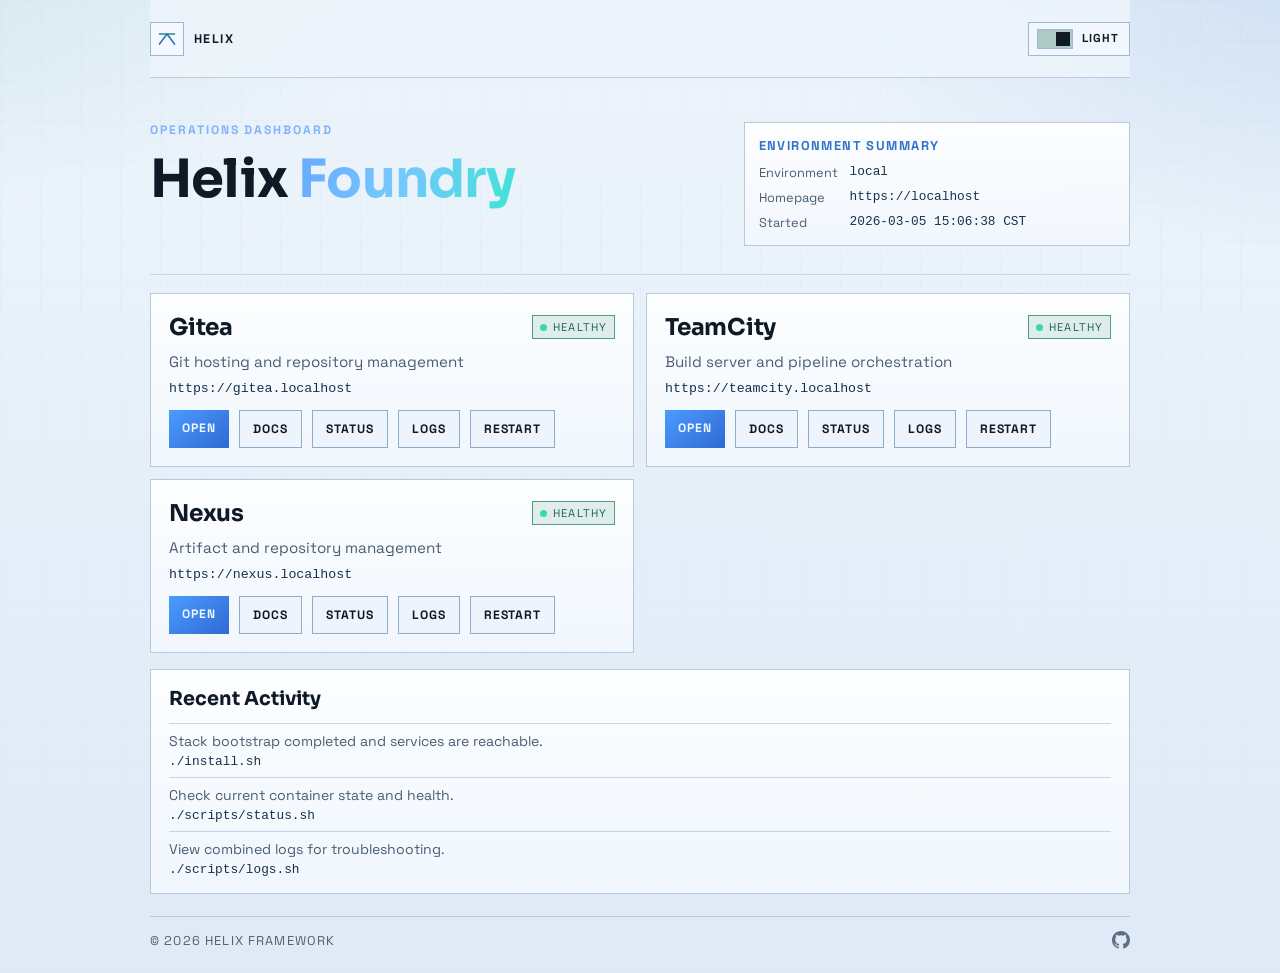
==== commit cc1dcba9: "git-r-done" ====
--- a/homepage/index.html
+++ b/homepage/index.html
@@ -554,7 +554,7 @@
             <dt>Homepage</dt>
             <dd>https://localhost</dd>
             <dt>Started</dt>
-            <dd>2026-03-05 10:04:23 CST</dd>
+            <dd>2026-03-05 15:06:38 CST</dd>
           </dl>
         </aside>
       </main>
